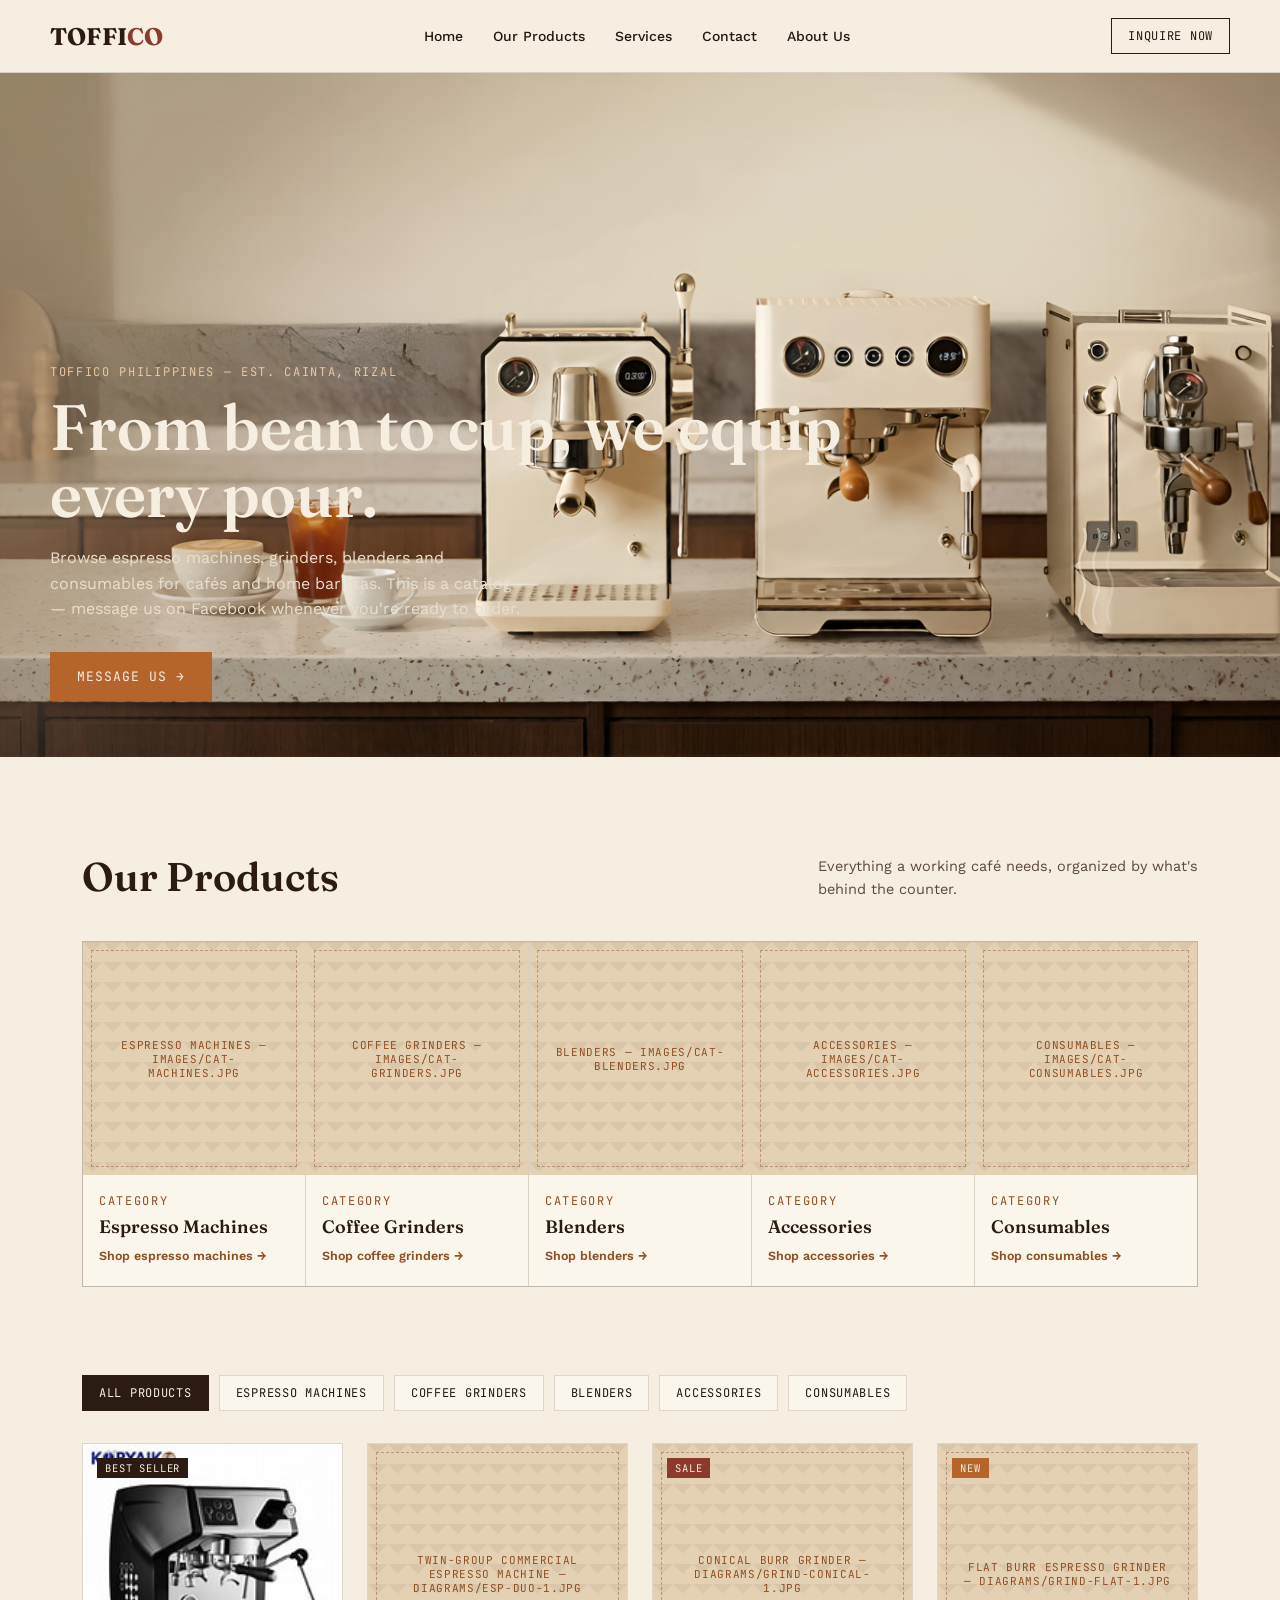
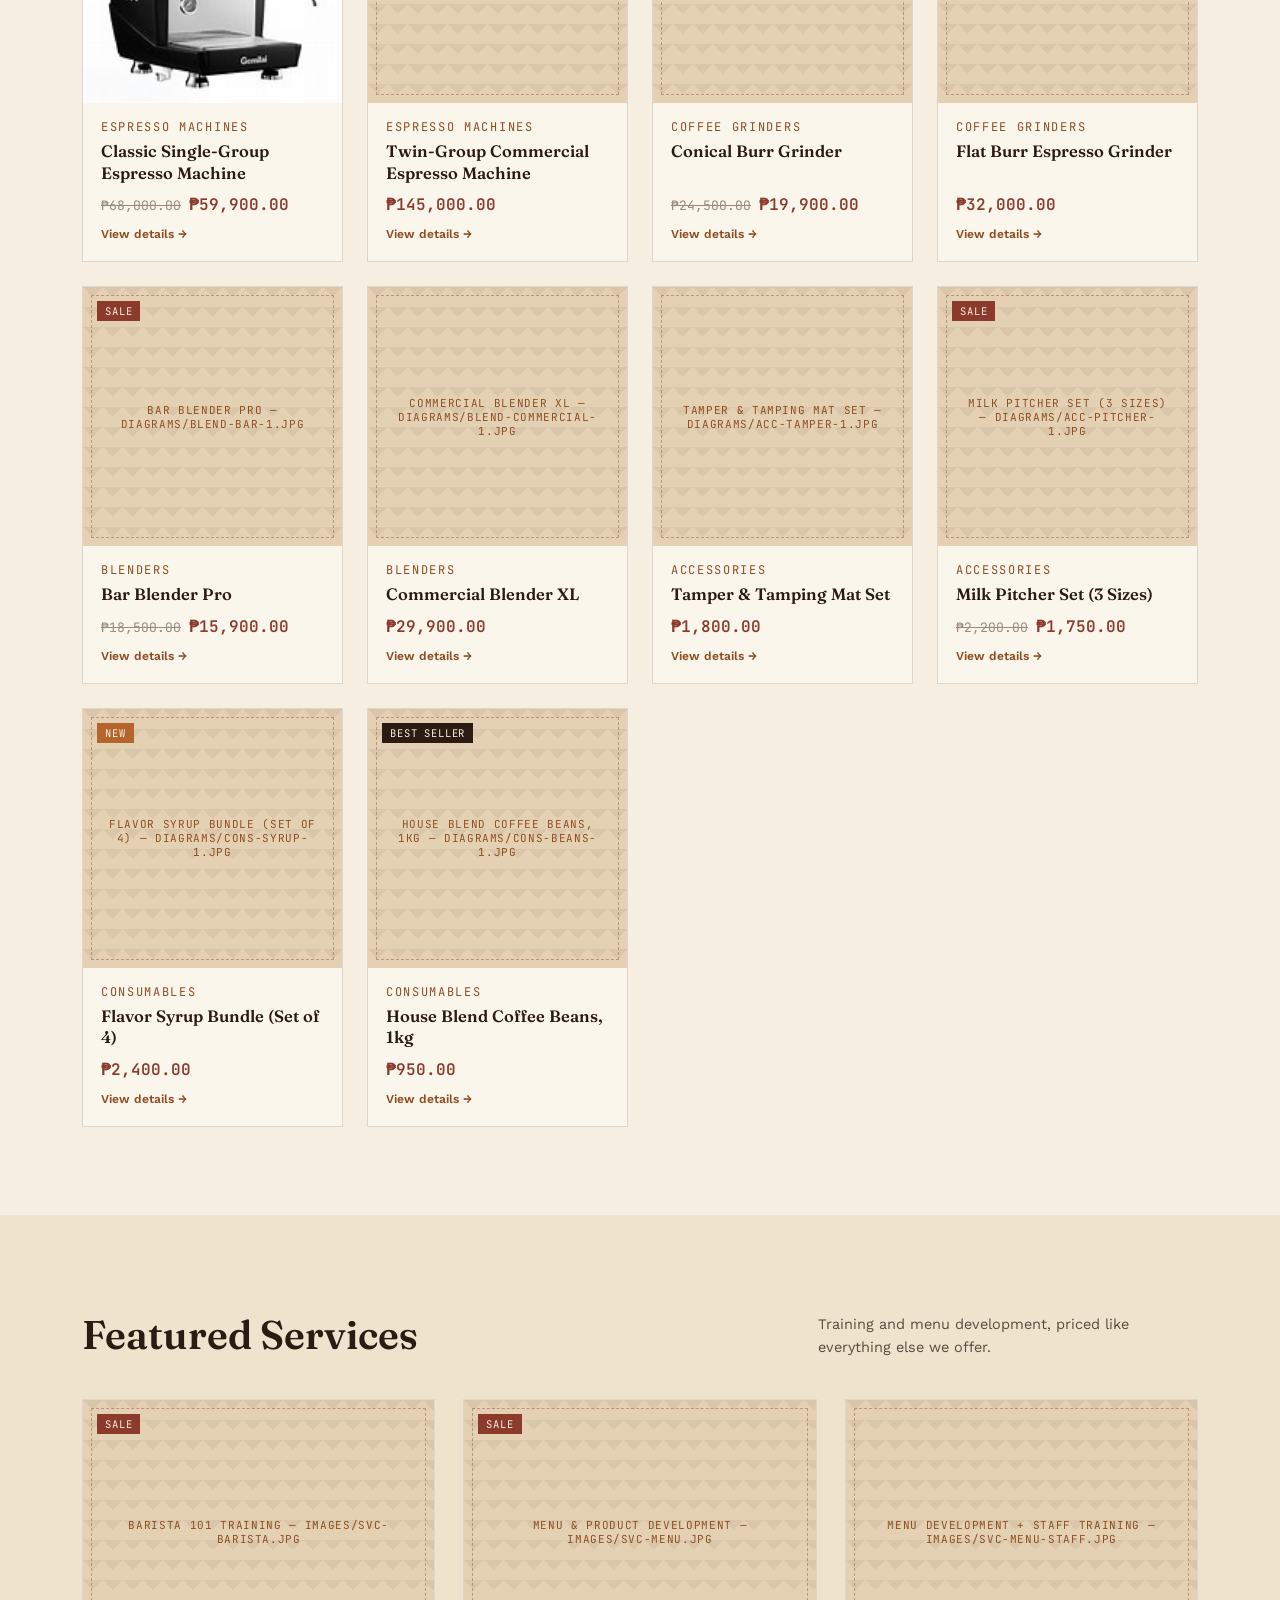
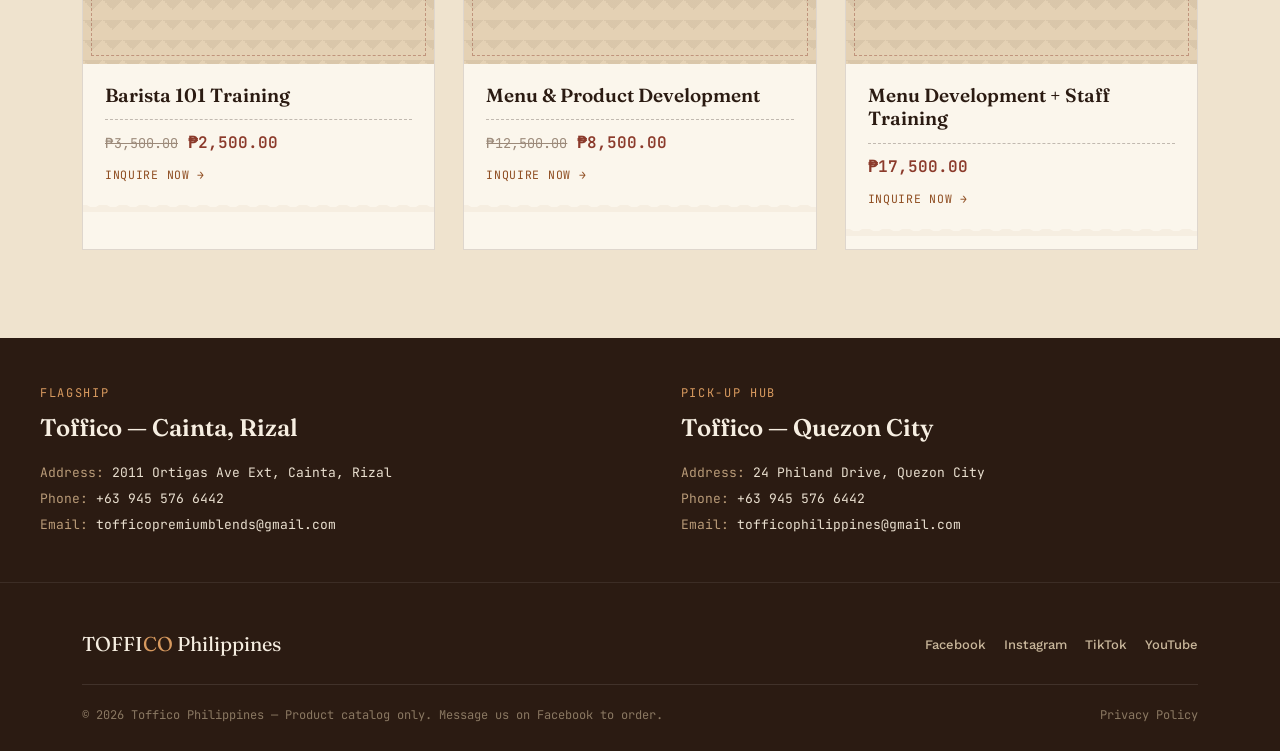
==== index.html @ 16ae76a6 "Initial commit" ====
<!DOCTYPE html>
<html lang="en">
<head>
<meta charset="UTF-8">
<meta name="viewport" content="width=device-width, initial-scale=1.0">
<title>Toffico Philippines — Coffee Supplies &amp; Equipment</title>
<link rel="preconnect" href="https://fonts.googleapis.com">
<link rel="preconnect" href="https://fonts.gstatic.com" crossorigin>
<link href="https://fonts.googleapis.com/css2?family=Fraunces:opsz,wght@9..144,400;9..144,500;9..144,600;9..144,700&family=Work+Sans:wght@400;500;600&family=JetBrains+Mono:wght@400;500;600&display=swap" rel="stylesheet">
<link rel="stylesheet" href="style.css">
</head>
<body>

<header class="site">
  <div class="wrap nav-row">
    <a href="index.html" class="logo">TOFFI<span>CO</span></a>

    <nav class="primary" id="primaryNav">
      <a href="index.html">Home</a>
      <a href="#catalog">Our Products</a>
      <a href="#services">Services</a>
      <a href="#locations">Contact</a>
      <a href="#about">About Us</a>
    </nav>

    <a href="#" class="nav-inquire js-messenger-link" data-prefill="Hi Toffico! I'd like to ask about your products.">Inquire Now</a>
    <button class="menu-toggle" id="menuToggle" aria-label="Toggle menu">
      <svg viewBox="0 0 24 24" fill="none" stroke="currentColor" stroke-width="1.6"><path d="M3 6h18M3 12h18M3 18h18"/></svg>
    </button>
  </div>
</header>

<section class="hero">
  <div class="media" data-label="Hero banner — add images/hero.jpg (recommended 1920×1080)">
    <img src="diagrams/c1.jpg " alt="Toffico Philippines coffee equipment" onerror="this.classList.add('broken')">
  </div>
  <svg class="steam" viewBox="0 0 64 110" aria-hidden="true">
    <path d="M20 100 C10 80, 30 70, 20 50 C10 30, 30 20, 22 5"/>
    <path d="M34 100 C24 80, 44 70, 34 50 C24 30, 44 20, 36 5"/>
    <path d="M48 100 C38 80, 58 70, 48 50 C38 30, 58 20, 50 5"/>
  </svg>
  <div class="wrap hero-content">
    <span class="eyebrow">Toffico Philippines — Est. Cainta, Rizal</span>
    <h1>From bean to cup, we equip every pour.</h1>
    <p>Browse espresso machines, grinders, blenders and consumables for cafés and home baristas. This is a catalog — message us on Facebook whenever you're ready to order.</p>
    <a href="#" class="btn-primary js-messenger-link" data-prefill="Hi Toffico! I'd like to ask about your products.">Message Us →</a>
  </div>
</section>

<section class="section">
  <div class="wrap">
    <div class="section-head">
      <h2>Our Products</h2>
      <p>Everything a working café needs, organized by what's behind the counter.</p>
    </div>

    <div class="quick-cat-grid" id="quickCatGrid"></div>
  </div>
</section>

<section class="section" id="catalog" style="padding-top:0;">
  <div class="wrap">
    <div class="filter-tabs" id="filterTabs"></div>
    <div class="product-grid" id="productGrid"></div>
  </div>
</section>

<section class="section" id="services" style="background:var(--cream-2);">
  <div class="wrap">
    <div class="section-head">
      <h2>Featured Services</h2>
      <p>Training and menu development, priced like everything else we offer.</p>
    </div>

    <div class="ticket-grid">
      <div class="ticket">
        <span class="tag-sale">Sale</span>
        <div class="media" data-label="Barista 101 Training — images/svc-barista.jpg">
          <img src="images/svc-barista.jpg" alt="Barista 101 Training" onerror="this.classList.add('broken')">
        </div>
        <div class="ticket-body">
          <h3>Barista 101 Training</h3>
          <div class="price-row">
            <span class="price-strike">₱3,500.00</span>
            <span class="price-now">₱2,500.00</span>
          </div>
          <a href="#" class="btn-inquire-small js-messenger-link" data-prefill="Hi Toffico! I'd like to ask about Barista 101 Training.">Inquire Now →</a>
        </div>
        <div class="ticket-edge"></div>
      </div>

      <div class="ticket">
        <span class="tag-sale">Sale</span>
        <div class="media" data-label="Menu &amp; Product Development — images/svc-menu.jpg">
          <img src="images/svc-menu.jpg" alt="Menu &amp; Product Development" onerror="this.classList.add('broken')">
        </div>
        <div class="ticket-body">
          <h3>Menu &amp; Product Development</h3>
          <div class="price-row">
            <span class="price-strike">₱12,500.00</span>
            <span class="price-now">₱8,500.00</span>
          </div>
          <a href="#" class="btn-inquire-small js-messenger-link" data-prefill="Hi Toffico! I'd like to ask about Menu & Product Development.">Inquire Now →</a>
        </div>
        <div class="ticket-edge"></div>
      </div>

      <div class="ticket">
        <div class="media" data-label="Menu Development + Staff Training — images/svc-menu-staff.jpg">
          <img src="images/svc-menu-staff.jpg" alt="Menu Development + Staff Training" onerror="this.classList.add('broken')">
        </div>
        <div class="ticket-body">
          <h3>Menu Development + Staff Training</h3>
          <div class="price-row">
            <span class="price-now">₱17,500.00</span>
          </div>
          <a href="#" class="btn-inquire-small js-messenger-link" data-prefill="Hi Toffico! I'd like to ask about Menu Development + Staff Training.">Inquire Now →</a>
        </div>
        <div class="ticket-edge"></div>
      </div>
    </div>
  </div>
</section>

<section class="loc-grid" id="locations">
  <div class="loc-card">
    <span class="eyebrow">Flagship</span>
    <h3>Toffico — Cainta, Rizal</h3>
    <dl>
      <span class="line"><dt>Address</dt><dd>2011 Ortigas Ave Ext, Cainta, Rizal</dd></span>
      <span class="line"><dt>Phone</dt><dd>+63 945 576 6442</dd></span>
      <span class="line"><dt>Email</dt><dd>tofficopremiumblends@gmail.com</dd></span>
    </dl>
  </div>
  <div class="loc-card">
    <span class="eyebrow">Pick-up Hub</span>
    <h3>Toffico — Quezon City</h3>
    <dl>
      <span class="line"><dt>Address</dt><dd>24 Philand Drive, Quezon City</dd></span>
      <span class="line"><dt>Phone</dt><dd>+63 945 576 6442</dd></span>
      <span class="line"><dt>Email</dt><dd>tofficophilippines@gmail.com</dd></span>
    </dl>
  </div>
</section>

<footer class="site" id="about">
  <div class="wrap">
    <div class="foot-row">
      <div class="foot-logo">TOFFI<span>CO</span> Philippines</div>
      <ul class="social-list">
        <li><a href="#">Facebook</a></li>
        <li><a href="#">Instagram</a></li>
        <li><a href="#">TikTok</a></li>
        <li><a href="#">YouTube</a></li>
      </ul>
    </div>
    <div class="foot-bottom">
      <span>© 2026 Toffico Philippines — Product catalog only. Message us on Facebook to order.</span>
      <span>Privacy Policy</span>
    </div>
  </div>
</footer>

<script>
/* =========================================================
   TOFFICO — PRODUCT DATA
   Edit everything here: products, prices, specs, images,
   and your Messenger username. Nothing else in the site
   needs to change when you update this file.
   ========================================================= */

// ---- Your Facebook Page username, for the Messenger button ----
// Replace "yourpagename" with your real Page username, e.g. "TofficoPH"
const MESSENGER_USERNAME = "yourpagename";

// Builds a Messenger deep link that opens with a pre-filled message
function buildMessengerLink(prefillText) {
  const base = `https://m.me/${MESSENGER_USERNAME}`;
  return prefillText ? `${base}?text=${encodeURIComponent(prefillText)}` : base;
}

// ---- Categories (used for filter tabs, breadcrumbs, quick-nav tiles) ----
const CATEGORIES = [
  { key: "machines",    label: "Espresso Machines", image: "images/cat-machines.jpg" },
  { key: "grinders",    label: "Coffee Grinders",   image: "images/cat-grinders.jpg" },
  { key: "blenders",    label: "Blenders",          image: "images/cat-blenders.jpg" },
  { key: "accessories", label: "Accessories",       image: "images/cat-accessories.jpg" },
  { key: "consumables", label: "Consumables",       image: "images/cat-consumables.jpg" },
];

// ---- Products ----
// images: add as many filenames as you like, in the order you want them shown.
// Put the actual files directly in: diagrams/<filename>
const PRODUCTS = [
  {
    id: "esp-classic",
    name: "Classic Single-Group Espresso Machine",
    category: "machines",
    price: 68000,
    salePrice: 59900,
    badge: "Best Seller",
    images: ["c2.jpg", "esp-classic-2.jpg", "esp-classic-3.jpg"],
    specs: {
      "Type": "Semi-automatic",
      "Boiler": "Single, 2.5L",
      "Pressure": "9 Bar",
      "Power": "1450W",
      "Dimensions": "38 × 45 × 40 cm",
    },
    description: "A dependable single-group machine built for a small counter that still needs to move fast during the morning rush. Steady steam pressure and a quick-heating boiler make it a solid first machine for a new café."
  },
  {
    id: "esp-duo",
    name: "Twin-Group Commercial Espresso Machine",
    category: "machines",
    price: 145000,
    salePrice: null,
    badge: null,
    images: ["esp-duo-1.jpg", "esp-duo-2.jpg", "esp-duo-3.jpg"],
    specs: {
      "Type": "Semi-automatic",
      "Boiler": "Dual, 5L",
      "Pressure": "9–10 Bar",
      "Power": "3200W",
      "Dimensions": "70 × 52 × 48 cm",
    },
    description: "Built for higher-volume shops running two orders side by side without losing pressure or temperature. The dual boiler keeps steam and brew independent, so milk texturing never slows down the next shot."
  },
  {
    id: "grind-conical",
    name: "Conical Burr Grinder",
    category: "grinders",
    price: 24500,
    salePrice: 19900,
    badge: "Sale",
    images: ["grind-conical-1.jpg", "grind-conical-2.jpg", "grind-conical-3.jpg"],
    specs: {
      "Burr Type": "Conical, 64mm",
      "Hopper Capacity": "500g",
      "Grind Settings": "40 steps",
      "Power": "250W",
    },
    description: "Even, consistent grounds from a coarse French press setting down to a fine espresso grind. The low-heat motor protects flavor during long grinding sessions."
  },
  {
    id: "grind-flat",
    name: "Flat Burr Espresso Grinder",
    category: "grinders",
    price: 32000,
    salePrice: null,
    badge: "New",
    images: ["grind-flat-1.jpg", "grind-flat-2.jpg", "grind-flat-3.jpg"],
    specs: {
      "Burr Type": "Flat, 58mm",
      "Hopper Capacity": "400g",
      "Grind Settings": "Stepless",
      "Power": "350W",
    },
    description: "Stepless dialing gives baristas fine control for dialing in a new bag of beans. A favorite among shops that rotate single-origin espresso often."
  },
  {
    id: "blend-bar",
    name: "Bar Blender Pro",
    category: "blenders",
    price: 18500,
    salePrice: 15900,
    badge: "Sale",
    images: ["blend-bar-1.jpg", "blend-bar-2.jpg", "blend-bar-3.jpg"],
    specs: {
      "Motor": "2 HP",
      "Jar Capacity": "1.5L",
      "Speed Settings": "3 + pulse",
      "Material": "BPA-free polycarbonate jar",
    },
    description: "Crushes ice cleanly for frappés and iced blended drinks without watering them down. Sized right for a busy bar station that needs quick turnaround between orders."
  },
  {
    id: "blend-commercial",
    name: "Commercial Blender XL",
    category: "blenders",
    price: 29900,
    salePrice: null,
    badge: null,
    images: ["blend-commercial-1.jpg", "blend-commercial-2.jpg", "blend-commercial-3.jpg"],
    specs: {
      "Motor": "3.5 HP",
      "Jar Capacity": "2L",
      "Speed Settings": "Variable dial + pulse",
      "Material": "Stainless steel blade, glass jar",
    },
    description: "Built for back-to-back blending during peak hours. The heavier motor handles frozen fruit and ice without stalling, even on the tenth order in a row."
  },
  {
    id: "acc-tamper",
    name: "Tamper & Tamping Mat Set",
    category: "accessories",
    price: 1800,
    salePrice: null,
    badge: null,
    images: ["acc-tamper-1.jpg", "acc-tamper-2.jpg"],
    specs: {
      "Material": "Stainless steel, walnut handle",
      "Base Size": "58mm",
      "Set Includes": "Tamper, silicone mat",
    },
    description: "A comfortable, correctly weighted tamper paired with a mat that protects your counter and keeps the tamping station tidy."
  },
  {
    id: "acc-pitcher",
    name: "Milk Pitcher Set (3 Sizes)",
    category: "accessories",
    price: 2200,
    salePrice: 1750,
    badge: "Sale",
    images: ["acc-pitcher-1.jpg", "acc-pitcher-2.jpg"],
    specs: {
      "Material": "Stainless steel",
      "Sizes": "350ml, 600ml, 950ml",
      "Spout": "Precision pour",
    },
    description: "Three sizes cover everything from a single flat white to a full round of lattes, with a spout shaped for clean latte art."
  },
  {
    id: "cons-syrup",
    name: "Flavor Syrup Bundle (Set of 4)",
    category: "consumables",
    price: 2400,
    salePrice: null,
    badge: "New",
    images: ["cons-syrup-1.jpg", "cons-syrup-2.jpg"],
    specs: {
      "Flavors": "Vanilla, Caramel, Hazelnut, Salted Caramel",
      "Net Weight": "750ml per bottle",
      "Shelf Life": "18 months unopened",
    },
    description: "Four house-favorite flavors in one bundle, formulated to mix cleanly into both hot and iced drinks without clumping."
  },
  {
    id: "cons-beans",
    name: "House Blend Coffee Beans, 1kg",
    category: "consumables",
    price: 950,
    salePrice: null,
    badge: "Best Seller",
    images: ["cons-beans-1.jpg", "cons-beans-2.jpg"],
    specs: {
      "Origin": "Batangas & Benguet blend",
      "Roast": "Medium",
      "Net Weight": "1kg whole bean",
    },
    description: "A balanced medium roast built as a reliable house blend — approachable on its own and versatile enough for milk-based drinks."
  },
];

// Helper: format a peso amount as ₱12,345.00
function formatPHP(amount) {
  return "₱" + Number(amount).toLocaleString("en-PH", { minimumFractionDigits: 2 });
}

// Helper: look up category metadata by key
function getCategory(key) {
  return CATEGORIES.find(c => c.key === key);
}
</script>
<script>
  // ---- Mobile menu ----
  const toggle = document.getElementById('menuToggle');
  const nav = document.getElementById('primaryNav');
  toggle.addEventListener('click', () => nav.classList.toggle('open'));

  // ---- Wire up every Messenger link/button on the page ----
  document.querySelectorAll('.js-messenger-link').forEach(el => {
    el.href = buildMessengerLink(el.dataset.prefill || '');
    el.target = '_blank';
    el.rel = 'noopener';
  });

  // ---- Quick category tiles ----
  const quickCatGrid = document.getElementById('quickCatGrid');
  quickCatGrid.innerHTML = CATEGORIES.map(cat => `
    <a class="quick-cat-card" href="#catalog" data-filter="${cat.key}">
      <div class="media" data-label="${cat.label} — ${cat.image}">
        <img src="${cat.image}" alt="${cat.label}" onerror="this.classList.add('broken')">
      </div>
      <div class="cat-label">
        <span class="eyebrow">Category</span>
        <h3>${cat.label}</h3>
        <span class="arrow">Shop ${cat.label.toLowerCase()} →</span>
      </div>
    </a>
  `).join('');

  quickCatGrid.querySelectorAll('.quick-cat-card').forEach(card => {
    card.addEventListener('click', () => setFilter(card.dataset.filter));
  });

  // ---- Filter tabs ----
  const filterTabs = document.getElementById('filterTabs');
  const allTabs = [{ key: 'all', label: 'All Products' }, ...CATEGORIES.map(c => ({ key: c.key, label: c.label }))];
  filterTabs.innerHTML = allTabs.map(t =>
    `<button class="filter-tab${t.key === 'all' ? ' active' : ''}" data-key="${t.key}">${t.label}</button>`
  ).join('');

  let currentFilter = 'all';

  function setFilter(key){
    currentFilter = key;
    filterTabs.querySelectorAll('.filter-tab').forEach(btn => {
      btn.classList.toggle('active', btn.dataset.key === key);
    });
    renderProductGrid();
  }

  filterTabs.querySelectorAll('.filter-tab').forEach(btn => {
    btn.addEventListener('click', () => setFilter(btn.dataset.key));
  });

  // ---- Product grid ----
  const productGrid = document.getElementById('productGrid');

  function priceMarkup(p){
    if (p.salePrice){
      return `<span class="price-strike">${formatPHP(p.price)}</span><span class="price-now">${formatPHP(p.salePrice)}</span>`;
    }
    return `<span class="price-now">${formatPHP(p.price)}</span>`;
  }

  function badgeMarkup(p){
    if (!p.badge) return '';
    const tone = p.badge.toLowerCase() === 'sale' ? 'sale' : (p.badge.toLowerCase() === 'new' ? 'new' : 'best');
    return `<span class="badge" data-tone="${tone}">${p.badge}</span>`;
  }

  function renderProductGrid(){
    const list = PRODUCTS.filter(p => currentFilter === 'all' || p.category === currentFilter);
    if (!list.length){
      productGrid.innerHTML = `<p class="empty-state">No products in this category yet.</p>`;
      return;
    }
    productGrid.innerHTML = list.map(p => `
      <a class="product-card" href="product.html?id=${p.id}">
        <div class="media" data-label="${p.name} — diagrams/${p.images[0]}">
          ${badgeMarkup(p)}
          <img src="diagrams/${p.images[0]}" alt="${p.name}" onerror="this.classList.add('broken')">
        </div>
        <div class="product-card-body">
          <span class="eyebrow">${getCategory(p.category).label}</span>
          <h3>${p.name}</h3>
          <div class="product-card-price">${priceMarkup(p)}</div>
          <span class="product-card-arrow">View details →</span>
        </div>
      </a>
    `).join('');
  }

  renderProductGrid();
</script>

</body>
</html>
---- style.css ----
/* ============ TOKENS ============ */
  :root{
    --espresso:#2B1B12;
    --ink:#221812;
    --cream:#F6EEE1;
    --cream-2:#EFE3CE;
    --terracotta:#B5652C;
    --terracotta-dark:#8F4E22;
    --rust:#8B3A2B;
    --latte:#E4D1B4;
    --line: rgba(43,27,18,0.14);
    --paper: #FBF6EC;
    --radius: 2px;
    --maxw: 1180px;
  }

  *{box-sizing:border-box;}
  html{scroll-behavior:smooth;}
  body{
    margin:0;
    background:var(--cream);
    color:var(--ink);
    font-family:'Work Sans', sans-serif;
    -webkit-font-smoothing:antialiased;
  }
  img{max-width:100%; display:block;}
  a{color:inherit; text-decoration:none;}
  ul{list-style:none; margin:0; padding:0;}
  .wrap{max-width:var(--maxw); margin:0 auto; padding:0 32px;}

  h1,h2,h3{
    font-family:'Fraunces', serif;
    font-weight:600;
    margin:0;
    color:var(--espresso);
  }
  .eyebrow{
    font-family:'JetBrains Mono', monospace;
    font-size:12px;
    letter-spacing:.14em;
    text-transform:uppercase;
    color:var(--terracotta-dark);
  }

  @media (prefers-reduced-motion: reduce){
    *{animation-duration:.001ms !important; animation-iteration-count:1 !important; transition-duration:.001ms !important; scroll-behavior:auto !important;}
  }

  /* ============ PLACEHOLDER IMAGE SYSTEM ============ */
  .media{
    position:relative;
    overflow:hidden;
    background:
      linear-gradient(135deg, rgba(43,27,18,0.06) 25%, transparent 25%) -10px 0/20px 20px,
      linear-gradient(225deg, rgba(43,27,18,0.06) 25%, transparent 25%) -10px 0/20px 20px,
      var(--latte);
  }
  .media img{
    width:100%; height:100%; object-fit:cover; position:relative; z-index:1;
  }
  .media img.broken{ display:none; }
  .media::after{
    content: attr(data-label);
    display:none;
    position:absolute; inset:0;
    align-items:center; justify-content:center;
    text-align:center;
    padding:16px;
    font-family:'JetBrains Mono', monospace;
    font-size:11px;
    letter-spacing:.06em;
    text-transform:uppercase;
    color:var(--terracotta-dark);
    border:1px dashed rgba(139,58,43,0.4);
    margin:8px;
  }
  .media:has(img.broken)::after{ display:flex; }

  /* ============ HEADER ============ */
  header.site{
    position:sticky; top:0; z-index:50;
    background:var(--cream);
    border-bottom:1px solid var(--line);
  }
  .nav-row{
    display:flex; align-items:center; justify-content:space-between;
    padding:18px 0;
    gap:24px;
  }
  .logo{
    font-family:'Fraunces', serif;
    font-weight:700;
    font-size:24px;
    letter-spacing:.01em;
    color:var(--espresso);
  }
  .logo span{ color:var(--rust); }
  nav.primary{ display:flex; align-items:center; gap:30px; }
  nav.primary a{
    font-size:14px; font-weight:500; color:var(--ink);
    position:relative; padding:4px 0;
  }
  nav.primary a:hover{ color:var(--terracotta-dark); }
  .has-drop{ position:relative; }
  .dropdown{
    display:none;
    position:absolute; top:100%; left:0; margin-top:14px;
    background:var(--paper);
    border:1px solid var(--line);
    min-width:220px;
    padding:10px 0;
    box-shadow:0 12px 28px rgba(43,27,18,0.12);
  }
  .has-drop:hover .dropdown{ display:block; }
  .dropdown a{
    display:block; padding:9px 18px; font-size:13.5px;
  }
  .dropdown a:hover{ background:var(--cream-2); color:var(--terracotta-dark); }
  .nav-inquire{
    font-family:'JetBrains Mono', monospace;
    font-size:12px; letter-spacing:.06em; text-transform:uppercase;
    border:1px solid var(--espresso);
    padding:9px 16px;
    white-space:nowrap;
  }
  .nav-inquire:hover{ background:var(--espresso); color:var(--cream); }
  .menu-toggle{ display:none; background:none; border:none; cursor:pointer; }
  .menu-toggle svg{ width:26px; height:26px; }

  /* ============ HERO ============ */
  .hero{
    position:relative;
    min-height:76vh;
    display:flex; align-items:flex-end;
  }
  .hero .media{
    position:absolute; inset:0;
  }
  .hero .media::before{
    content:'';
    position:absolute; inset:0; z-index:1;
    background:linear-gradient(0deg, rgba(20,12,8,0.82) 0%, rgba(20,12,8,0.34) 46%, rgba(20,12,8,0.08) 100%);
  }
  .hero-content{
    position:relative; z-index:2;
    padding:64px 0 56px;
    width:100%;
    color:var(--cream);
  }
  .hero-content .eyebrow{ color:#E9C6A0; }
  .hero-content h1{
    color:var(--cream);
    font-size:clamp(36px, 5.4vw, 64px);
    line-height:1.04;
    max-width:820px;
    margin:14px 0 18px;
  }
  .hero-content p{
    max-width:480px;
    font-size:16px;
    line-height:1.6;
    color:#E9DFCF;
    margin:0 0 30px;
  }
  .btn-primary{
    display:inline-flex; align-items:center; gap:10px;
    background:var(--terracotta);
    color:var(--cream);
    font-family:'JetBrains Mono', monospace;
    font-size:13px; letter-spacing:.08em; text-transform:uppercase;
    padding:15px 26px;
    border:1px solid var(--terracotta);
    transition:background .2s ease, color .2s ease;
  }
  .btn-primary:hover{ background:transparent; color:var(--cream); }

  .steam{ position:absolute; right:12%; bottom:18%; z-index:2; width:64px; height:110px; opacity:.55; pointer-events:none; }
  .steam path{
    stroke:#F6EEE1; stroke-width:2.4; fill:none; stroke-linecap:round;
    stroke-dasharray:120; stroke-dashoffset:0;
    animation:rise 4.5s ease-in-out infinite;
  }
  .steam path:nth-child(2){ animation-delay:.9s; opacity:.7; }
  .steam path:nth-child(3){ animation-delay:1.8s; opacity:.45; }
  @keyframes rise{
    0%{ transform:translateY(14px); opacity:0; }
    30%{ opacity:.8; }
    100%{ transform:translateY(-70px); opacity:0; }
  }

  /* ============ SECTION HEADS ============ */
  .section{ padding:88px 0; }
  .section-head{
    display:flex; align-items:flex-end; justify-content:space-between;
    gap:24px; margin-bottom:40px; flex-wrap:wrap;
  }
  .section-head h2{ font-size:clamp(28px,3.4vw,40px); }
  .section-head p{ max-width:380px; font-size:14.5px; line-height:1.6; color:#5b4a3d; margin:10px 0 0; }

  /* ============ PRODUCT CATEGORY GRID ============ */
  .cat-grid{
    display:grid;
    grid-template-columns:repeat(5, 1fr);
    gap:1px;
    background:var(--line);
    border:1px solid var(--line);
  }
  .cat-card{
    background:var(--paper);
    display:flex; flex-direction:column;
  }
  .cat-card .media{ aspect-ratio:1/1.05; }
  .cat-card .cat-label{
    padding:18px 16px 22px;
  }
  .cat-card .cat-label .eyebrow{ display:block; margin-bottom:6px; }
  .cat-card h3{ font-size:18px; }
  .cat-card .arrow{
    display:inline-flex; align-items:center; gap:6px;
    margin-top:10px; font-size:12.5px; font-weight:600; color:var(--terracotta-dark);
  }
  .cat-card:hover .arrow{ text-decoration:underline; }

  @media (max-width:980px){
    .cat-grid{ grid-template-columns:repeat(3, 1fr); }
  }
  @media (max-width:620px){
    .cat-grid{ grid-template-columns:repeat(2, 1fr); }
  }

  /* ============ TICKET / RECEIPT CARDS (signature element) ============ */
  .ticket-grid{
    display:grid;
    grid-template-columns:repeat(3, 1fr);
    gap:28px;
  }
  .ticket{
    background:var(--paper);
    border:1px solid var(--line);
    position:relative;
    padding-bottom:6px;
  }
  .ticket .media{ aspect-ratio:4/3; }
  .ticket-body{ padding:20px 22px 22px; }
  .ticket-body h3{ font-size:19px; margin-bottom:10px; line-height:1.25; }
  .price-row{
    font-family:'JetBrains Mono', monospace;
    font-size:13.5px;
    display:flex; align-items:baseline; gap:10px; flex-wrap:wrap;
    padding-top:12px; margin-top:12px;
    border-top:1px dashed rgba(43,27,18,0.28);
  }
  .price-strike{ color:#9c8a7a; text-decoration:line-through; }
  .price-now{ color:var(--rust); font-weight:600; font-size:16px; }
  .tag-sale{
    font-family:'JetBrains Mono', monospace;
    font-size:10.5px; letter-spacing:.08em; text-transform:uppercase;
    background:var(--rust); color:var(--cream);
    padding:3px 8px;
    position:absolute; top:14px; left:14px; z-index:2;
  }
  /* scalloped ticket edge */
  .ticket-edge{
    height:14px;
    background:
      radial-gradient(circle at 10px 0, transparent 9px, var(--cream) 9.5px) 0 -7px / 20px 14px repeat-x;
  }

  @media (max-width:900px){
    .ticket-grid{ grid-template-columns:1fr; }
  }

  /* ============ LOCATIONS ============ */
  .loc-grid{
    display:grid; grid-template-columns:1fr 1fr; gap:1px;
    background:var(--espresso);
  }
  .loc-card{
    background:var(--espresso);
    color:var(--cream);
    padding:44px 40px;
  }
  .loc-card .eyebrow{ color:#D89A5F; }
  .loc-card h3{ color:var(--cream); font-size:24px; margin:12px 0 18px; }
  .loc-card dl{
    font-family:'JetBrains Mono', monospace;
    font-size:13px; line-height:2;
    color:#E9DFCF;
    margin:0;
  }
  .loc-card dt{ display:inline; color:#B99B78; }
  .loc-card dt::after{ content:': '; }
  .loc-card dd{ display:inline; margin:0; }
  .loc-card .line{ display:block; }

  @media (max-width:760px){
    .loc-grid{ grid-template-columns:1fr; }
  }

  /* ============ FOOTER ============ */
  footer.site{
    background:var(--espresso);
    color:#C9B79B;
    padding:48px 0 28px;
    border-top:1px solid rgba(255,255,255,0.08);
  }
  .foot-row{
    display:flex; justify-content:space-between; align-items:center;
    flex-wrap:wrap; gap:20px;
    padding-bottom:28px; margin-bottom:22px;
    border-bottom:1px solid rgba(255,255,255,0.1);
  }
  .foot-logo{ font-family:'Fraunces', serif; font-size:20px; color:var(--cream); }
  .foot-logo span{ color:#D89A5F; }
  .social-list{ display:flex; gap:18px; }
  .social-list a{ font-size:13px; font-weight:500; color:#C9B79B; }
  .social-list a:hover{ color:var(--cream); }
  .foot-bottom{
    display:flex; justify-content:space-between; flex-wrap:wrap; gap:10px;
    font-size:12px; color:#8A7862;
    font-family:'JetBrains Mono', monospace;
  }

  /* ============ RESPONSIVE NAV ============ */
  @media (max-width:900px){
    nav.primary{
      position:absolute; top:100%; left:0; right:0;
      background:var(--cream);
      border-bottom:1px solid var(--line);
      flex-direction:column; align-items:flex-start;
      padding:10px 32px 20px;
      gap:4px;
      display:none;
    }
    nav.primary.open{ display:flex; }
    nav.primary a{ padding:10px 0; width:100%; }
    .has-drop .dropdown{ position:static; box-shadow:none; border:none; margin-top:0; padding:0 0 0 12px; }
    .menu-toggle{ display:block; }
    .nav-inquire{ display:none; }
  }

  /* ============ CATEGORY QUICK-NAV TILES ============ */
  .quick-cat-grid{
    display:grid;
    grid-template-columns:repeat(5, 1fr);
    gap:1px;
    background:var(--line);
    border:1px solid var(--line);
  }
  .quick-cat-card{
    background:var(--paper);
    display:flex; flex-direction:column;
  }
  .quick-cat-card .media{ aspect-ratio:1/1.05; }
  .quick-cat-card .cat-label{ padding:18px 16px 22px; }
  .quick-cat-card .cat-label .eyebrow{ display:block; margin-bottom:6px; }
  .quick-cat-card h3{ font-size:18px; }
  .quick-cat-card .arrow{
    display:inline-flex; align-items:center; gap:6px;
    margin-top:10px; font-size:12.5px; font-weight:600; color:var(--terracotta-dark);
  }
  .quick-cat-card:hover .arrow{ text-decoration:underline; }

  @media (max-width:980px){ .quick-cat-grid{ grid-template-columns:repeat(3, 1fr); } }
  @media (max-width:620px){ .quick-cat-grid{ grid-template-columns:repeat(2, 1fr); } }

  /* ============ FILTER TABS ============ */
  .filter-tabs{
    display:flex; flex-wrap:wrap; gap:10px;
    margin-bottom:32px;
  }
  .filter-tab{
    font-family:'JetBrains Mono', monospace;
    font-size:12px; letter-spacing:.06em; text-transform:uppercase;
    padding:9px 16px;
    border:1px solid var(--line);
    background:var(--paper);
    color:var(--ink);
    cursor:pointer;
  }
  .filter-tab:hover{ border-color:var(--terracotta); }
  .filter-tab.active{
    background:var(--espresso); color:var(--cream); border-color:var(--espresso);
  }

  /* ============ PRODUCT CARDS (catalog grid) ============ */
  .product-grid{
    display:grid;
    grid-template-columns:repeat(4, 1fr);
    gap:24px;
  }
  .product-card{
    background:var(--paper);
    border:1px solid var(--line);
    display:flex; flex-direction:column;
    transition:transform .18s ease, box-shadow .18s ease;
  }
  .product-card:hover{
    transform:translateY(-4px);
    box-shadow:0 16px 32px rgba(43,27,18,0.14);
  }
  .product-card .media{ aspect-ratio:1/1; }
  .product-card .media img{ transition:transform .35s ease; }
  .product-card:hover .media img{ transform:scale(1.05); }
  .product-card-body{ padding:16px 18px 20px; flex:1; display:flex; flex-direction:column; }
  .product-card-body .eyebrow{ display:block; margin-bottom:6px; }
  .product-card-body h3{ font-size:16.5px; line-height:1.3; margin-bottom:10px; }
  .product-card-price{
    margin-top:auto;
    font-family:'JetBrains Mono', monospace;
    font-size:13px;
    display:flex; align-items:baseline; gap:8px; flex-wrap:wrap;
  }
  .product-card-arrow{
    margin-top:12px; font-size:12px; font-weight:600; color:var(--terracotta-dark);
  }
  .product-card:hover .product-card-arrow{ text-decoration:underline; }
  .empty-state{
    font-family:'JetBrains Mono', monospace;
    font-size:13px; color:#8A7862; padding:40px 0; text-align:center;
    grid-column:1/-1;
  }

  .badge{
    font-family:'JetBrains Mono', monospace;
    font-size:10.5px; letter-spacing:.08em; text-transform:uppercase;
    padding:3px 8px;
    position:absolute; top:14px; left:14px; z-index:2;
    color:var(--cream);
  }
  .badge[data-tone="sale"]{ background:var(--rust); }
  .badge[data-tone="new"]{ background:var(--terracotta); }
  .badge[data-tone="best"]{ background:var(--espresso); }

  @media (max-width:1080px){ .product-grid{ grid-template-columns:repeat(3, 1fr); } }
  @media (max-width:760px){ .product-grid{ grid-template-columns:repeat(2, 1fr); } }
  @media (max-width:480px){ .product-grid{ grid-template-columns:1fr; } }

  /* ============ BREADCRUMB ============ */
  .breadcrumb{
    font-family:'JetBrains Mono', monospace;
    font-size:12px; letter-spacing:.03em;
    color:#8A7862;
    padding:22px 0 0;
  }
  .breadcrumb a{ color:var(--terracotta-dark); }
  .breadcrumb a:hover{ text-decoration:underline; }

  /* ============ PRODUCT DETAIL LAYOUT ============ */
  .product-hero{
    display:grid;
    grid-template-columns:1.1fr 1fr;
    gap:56px;
    padding:32px 0 88px;
    align-items:start;
  }
  .gallery-main{
    aspect-ratio:1/1;
    position:relative;
  }
  .gallery-main .nav-arrow{
    position:absolute; top:50%; transform:translateY(-50%);
    width:38px; height:38px;
    background:rgba(251,246,236,0.9);
    border:1px solid var(--line);
    display:flex; align-items:center; justify-content:center;
    cursor:pointer; z-index:3;
  }
  .gallery-main .nav-arrow:hover{ background:var(--paper); }
  .gallery-main .nav-arrow.prev{ left:12px; }
  .gallery-main .nav-arrow.next{ right:12px; }
  .gallery-thumbs{
    display:flex; gap:10px; margin-top:12px; flex-wrap:wrap;
  }
  .gallery-thumbs .thumb{
    width:76px; height:76px;
    cursor:pointer;
    border:2px solid transparent;
    opacity:.7;
  }
  .gallery-thumbs .thumb:hover{ opacity:1; }
  .gallery-thumbs .thumb.active{ border-color:var(--terracotta); opacity:1; }

  .product-info .eyebrow a{ color:inherit; }
  .product-info h1{
    font-size:clamp(26px,3vw,36px);
    line-height:1.15;
    margin:10px 0 16px;
  }
  .product-info .price-row{ font-size:15px; padding-top:0; border-top:none; margin-top:0; }
  .product-info .price-now{ font-size:22px; }
  .product-info .badge{ position:static; display:inline-block; margin-bottom:14px; }
  .product-info .description{
    font-size:15px; line-height:1.7; color:#4a3b2f;
    margin:22px 0;
    max-width:44ch;
  }

  .spec-table{
    width:100%; border-collapse:collapse;
    font-family:'JetBrains Mono', monospace;
    font-size:13px;
    margin:22px 0 28px;
  }
  .spec-table tr{ border-bottom:1px dashed rgba(43,27,18,0.2); }
  .spec-table tr:first-child{ border-top:1px dashed rgba(43,27,18,0.2); }
  .spec-table td{ padding:10px 0; }
  .spec-table td:first-child{ color:#8A7862; width:42%; }
  .spec-table td:last-child{ color:var(--ink); font-weight:500; }

  .btn-inquire{
    display:inline-flex; align-items:center; gap:10px;
    background:var(--terracotta);
    color:var(--cream);
    font-family:'JetBrains Mono', monospace;
    font-size:13px; letter-spacing:.08em; text-transform:uppercase;
    padding:16px 28px;
    border:1px solid var(--terracotta);
    transition:background .2s ease, color .2s ease;
    cursor:pointer;
  }
  .btn-inquire:hover{ background:transparent; color:var(--terracotta-dark); }
  .inquire-note{
    font-size:12.5px; color:#8A7862; margin-top:12px;
  }
  .inquire-note a{ color:var(--terracotta-dark); text-decoration:underline; }

  .btn-inquire-small{
    display:inline-block;
    margin-top:14px;
    font-family:'JetBrains Mono', monospace;
    font-size:11.5px; letter-spacing:.06em; text-transform:uppercase;
    color:var(--terracotta-dark);
  }
  .btn-inquire-small:hover{ text-decoration:underline; }

  @media (max-width:860px){
    .product-hero{ grid-template-columns:1fr; gap:32px; }
  }

  /* ============ RELATED PRODUCTS ============ */
  .related{ padding:0 0 88px; }
  .related h2{ font-size:24px; margin-bottom:24px; }

  :focus-visible{ outline:2px solid var(--terracotta); outline-offset:2px; }
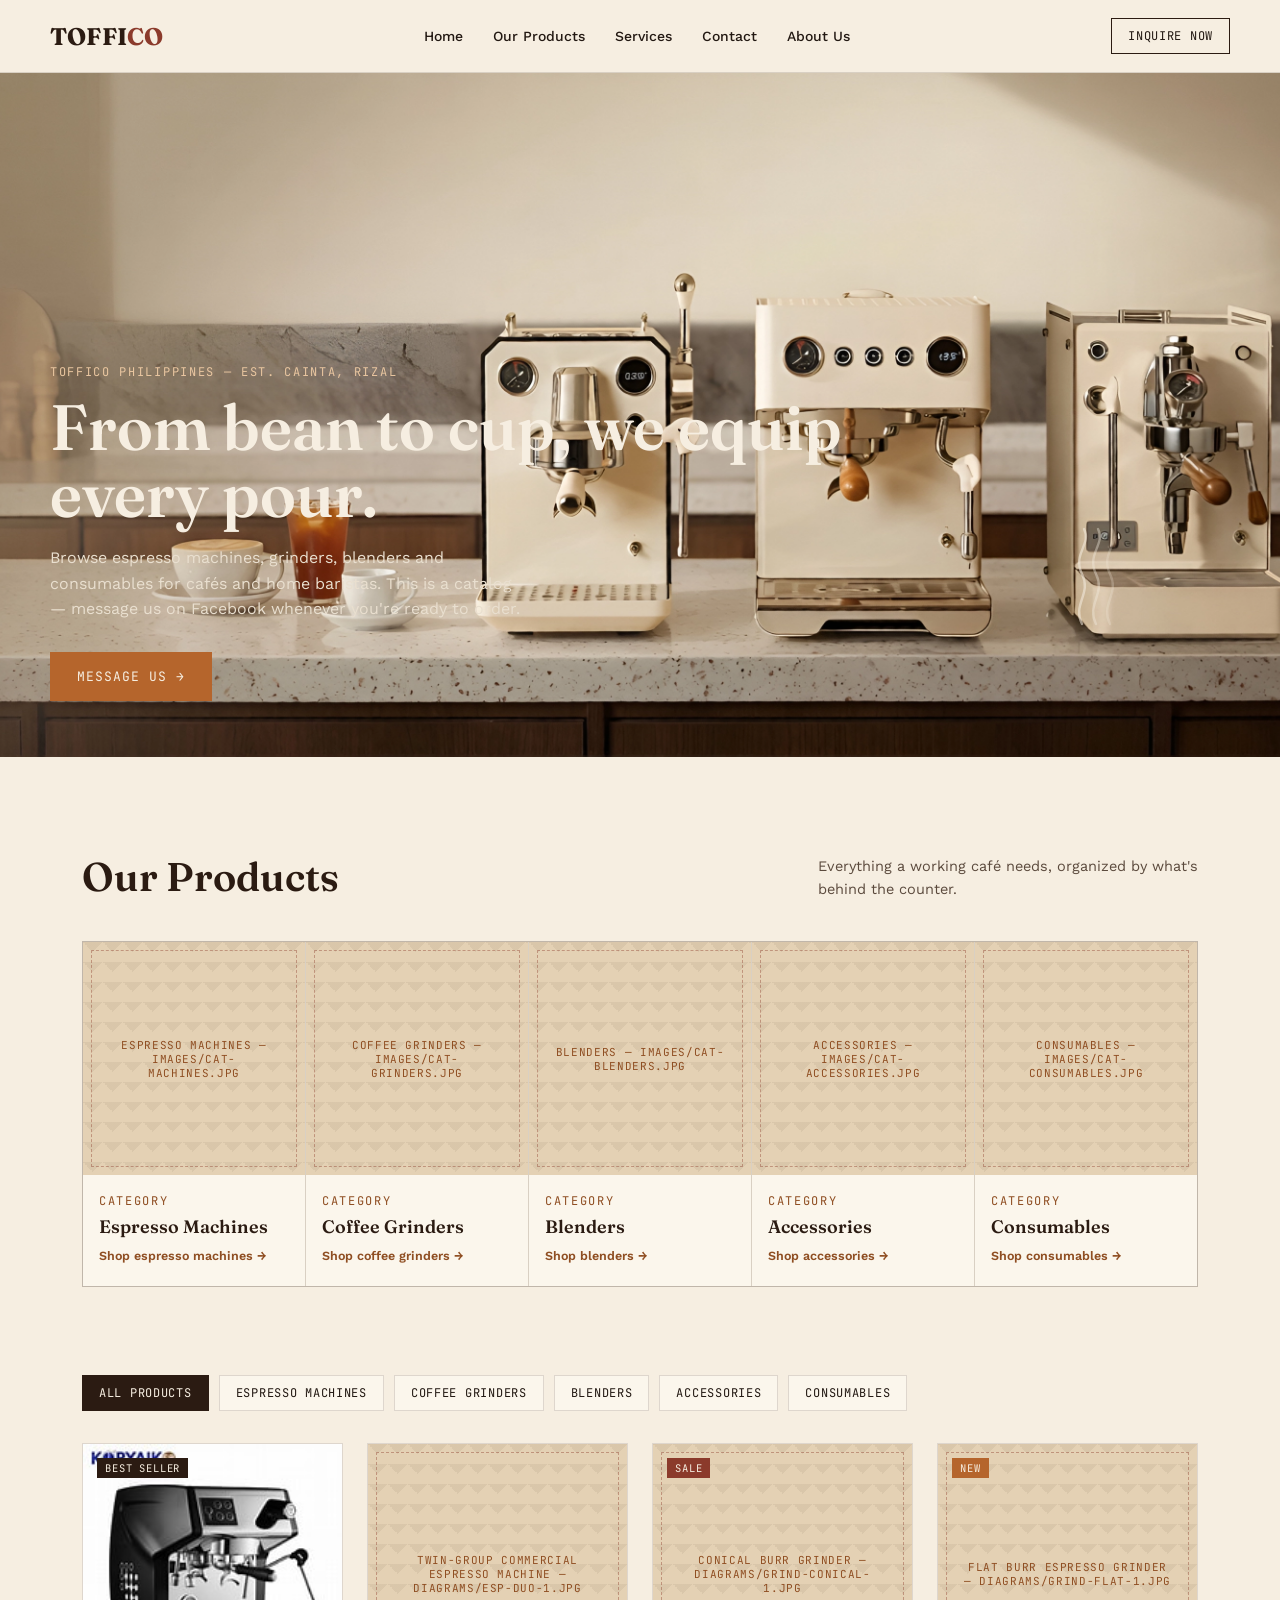
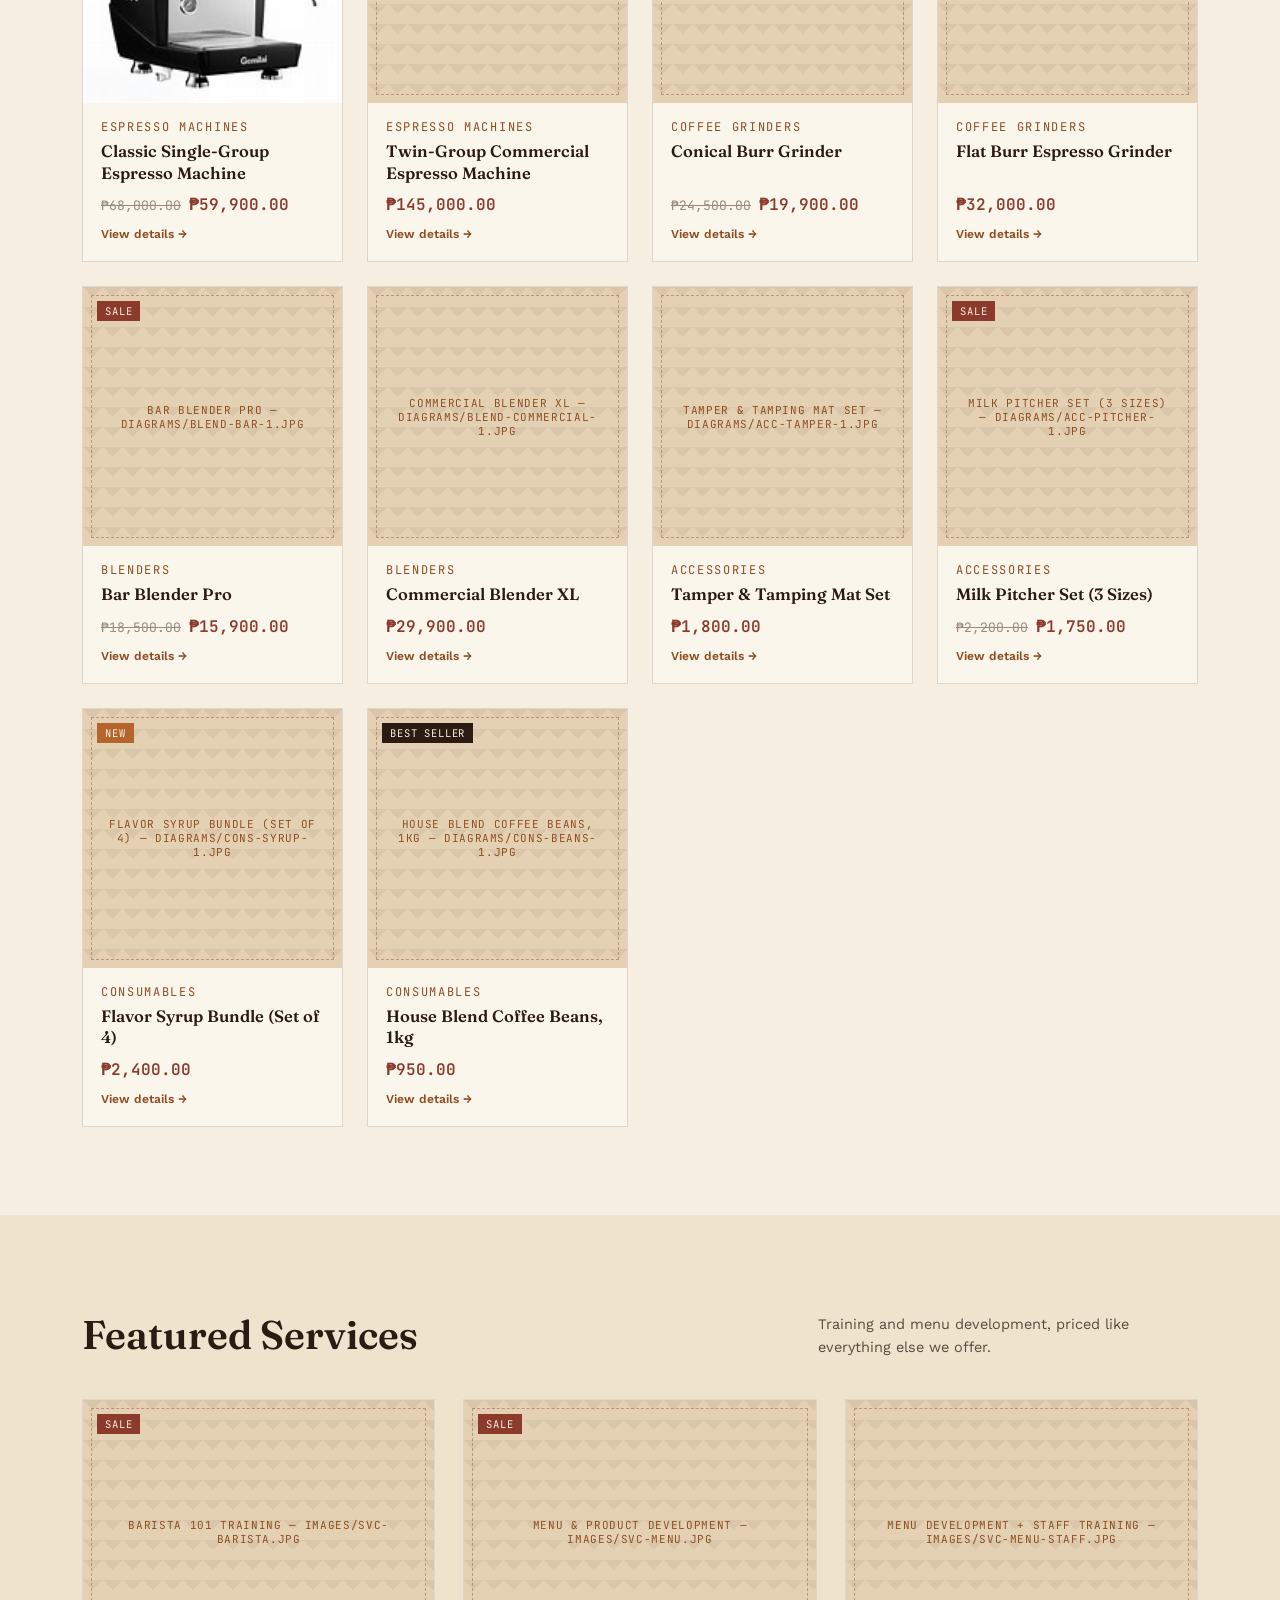
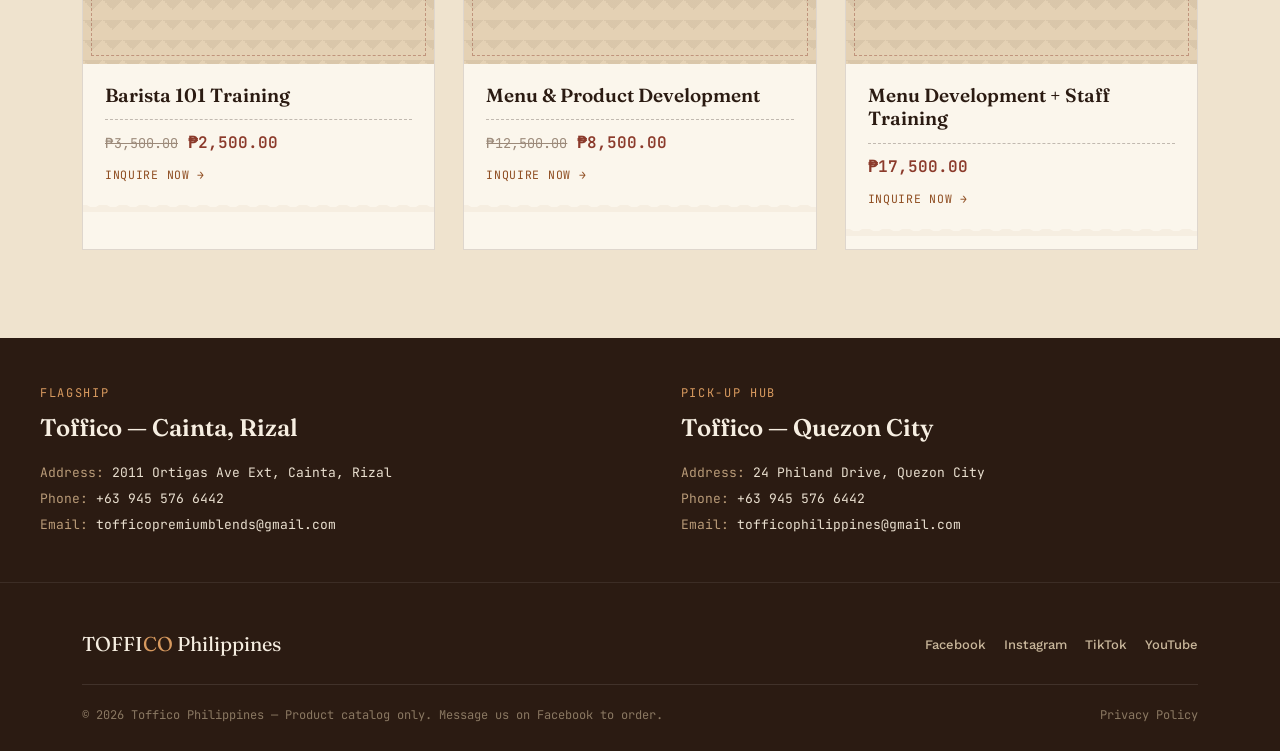
==== commit 3e8e25d7: "convert the jpg to webp" ====
--- a/index.html
+++ b/index.html
@@ -32,7 +32,7 @@
 
 <section class="hero">
   <div class="media" data-label="Hero banner — add images/hero.jpg (recommended 1920×1080)">
-    <img src="diagrams/c1.jpg " alt="Toffico Philippines coffee equipment" onerror="this.classList.add('broken')">
+    <img src="diagrams/c1.webp " alt="Toffico Philippines coffee equipment" onerror="this.classList.add('broken')">
   </div>
   <svg class="steam" viewBox="0 0 64 110" aria-hidden="true">
     <path d="M20 100 C10 80, 30 70, 20 50 C10 30, 30 20, 22 5"/>
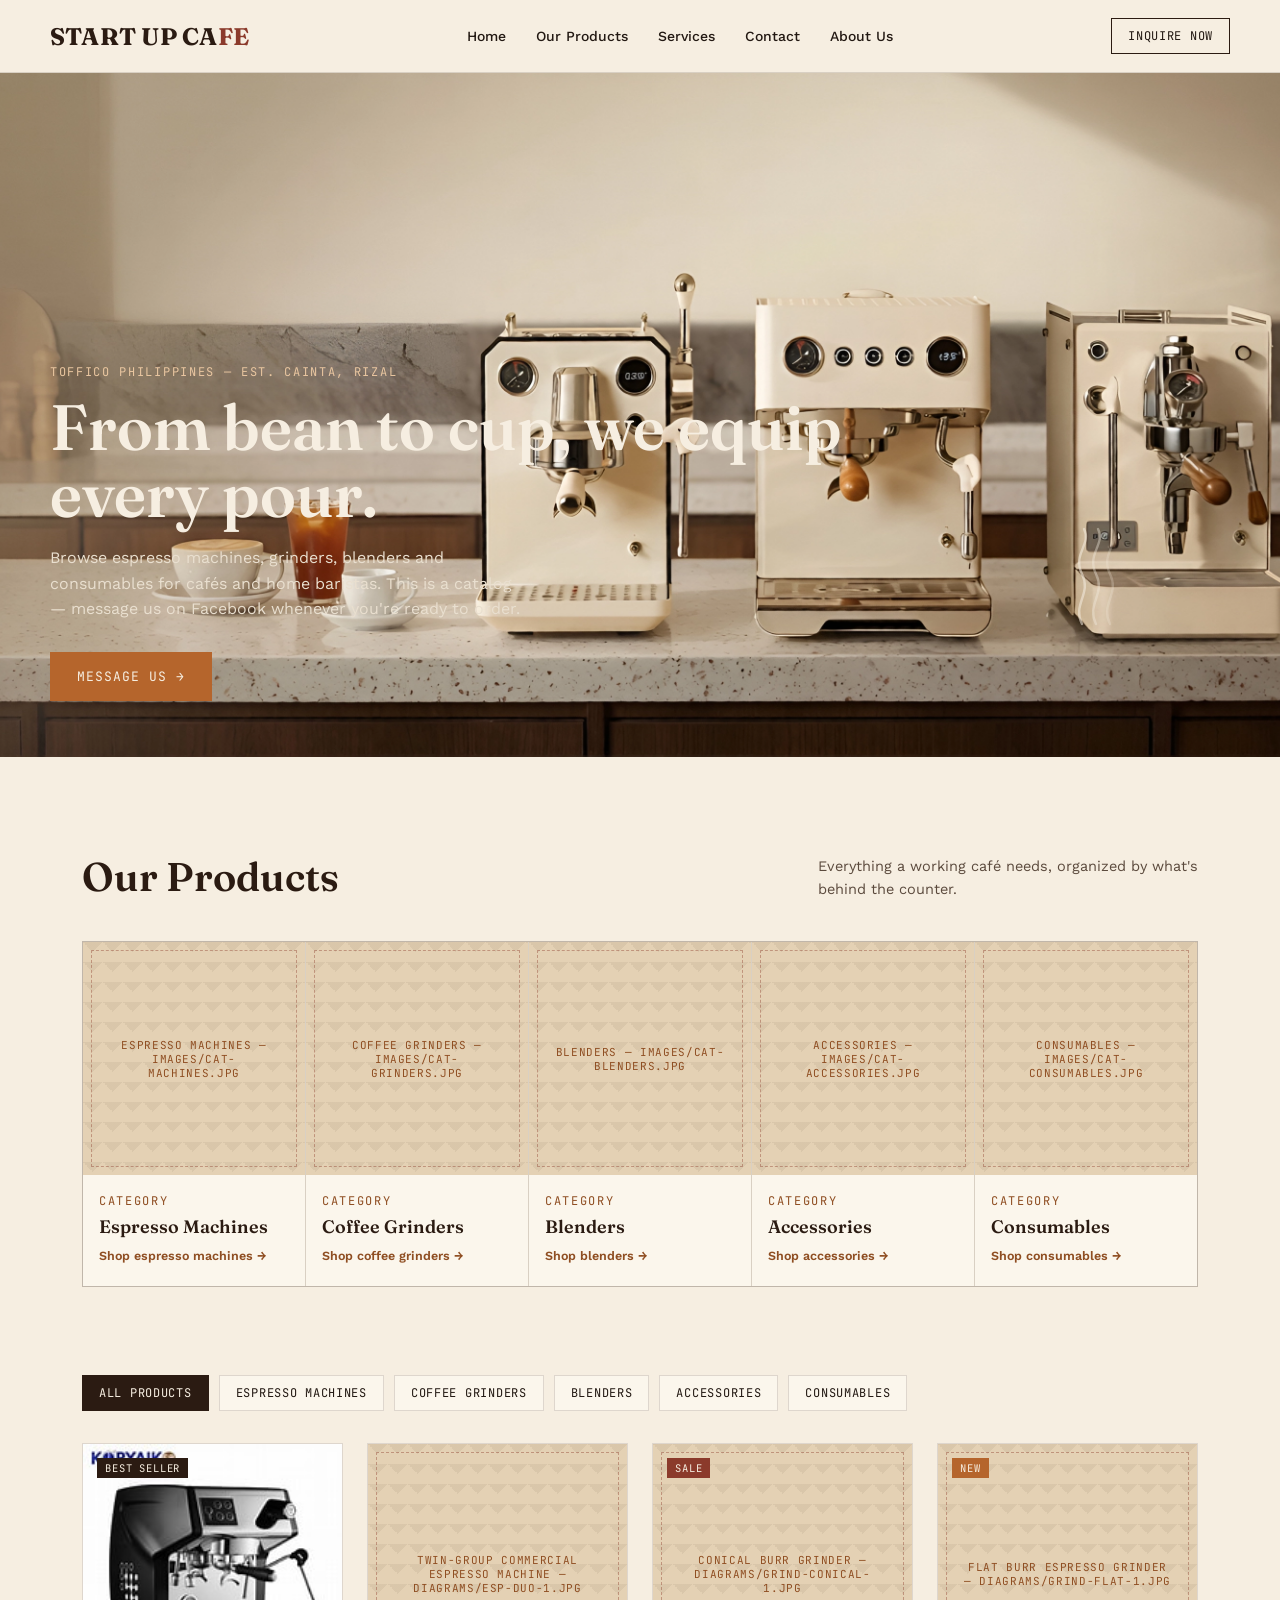
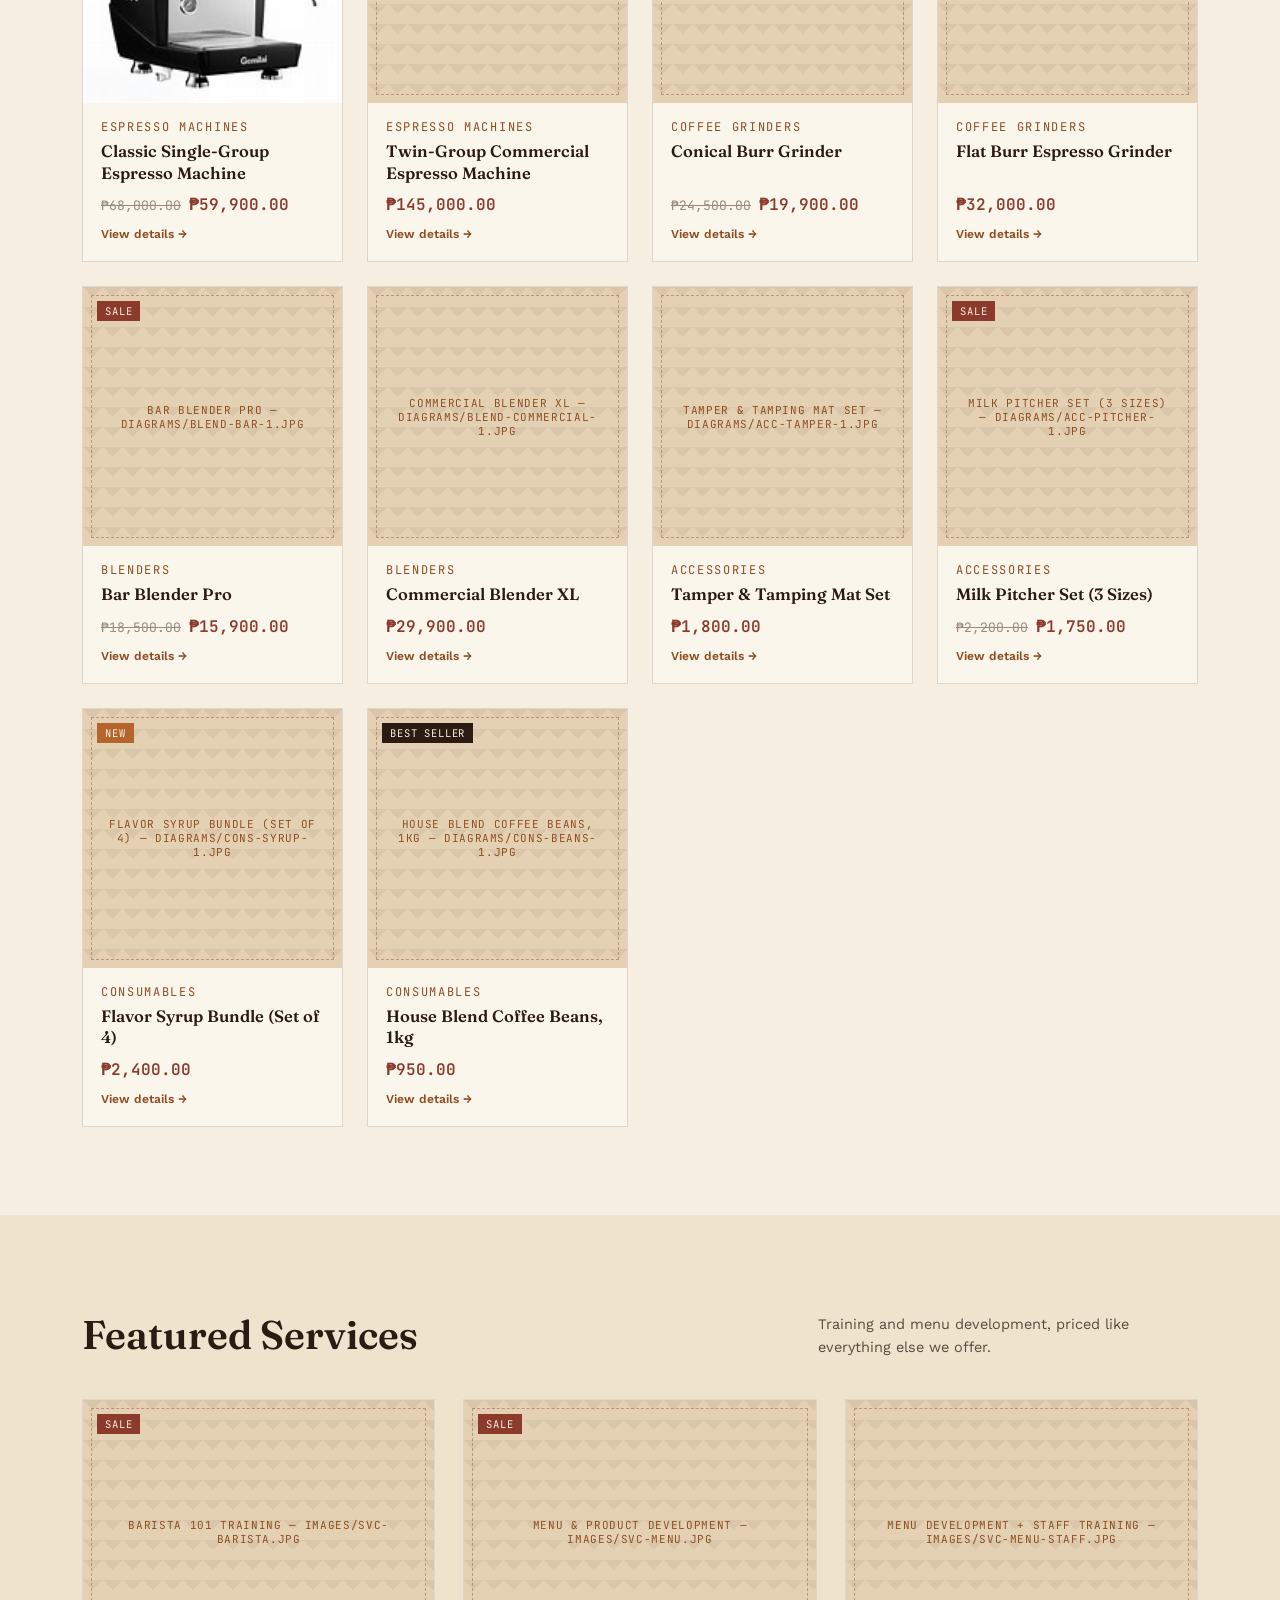
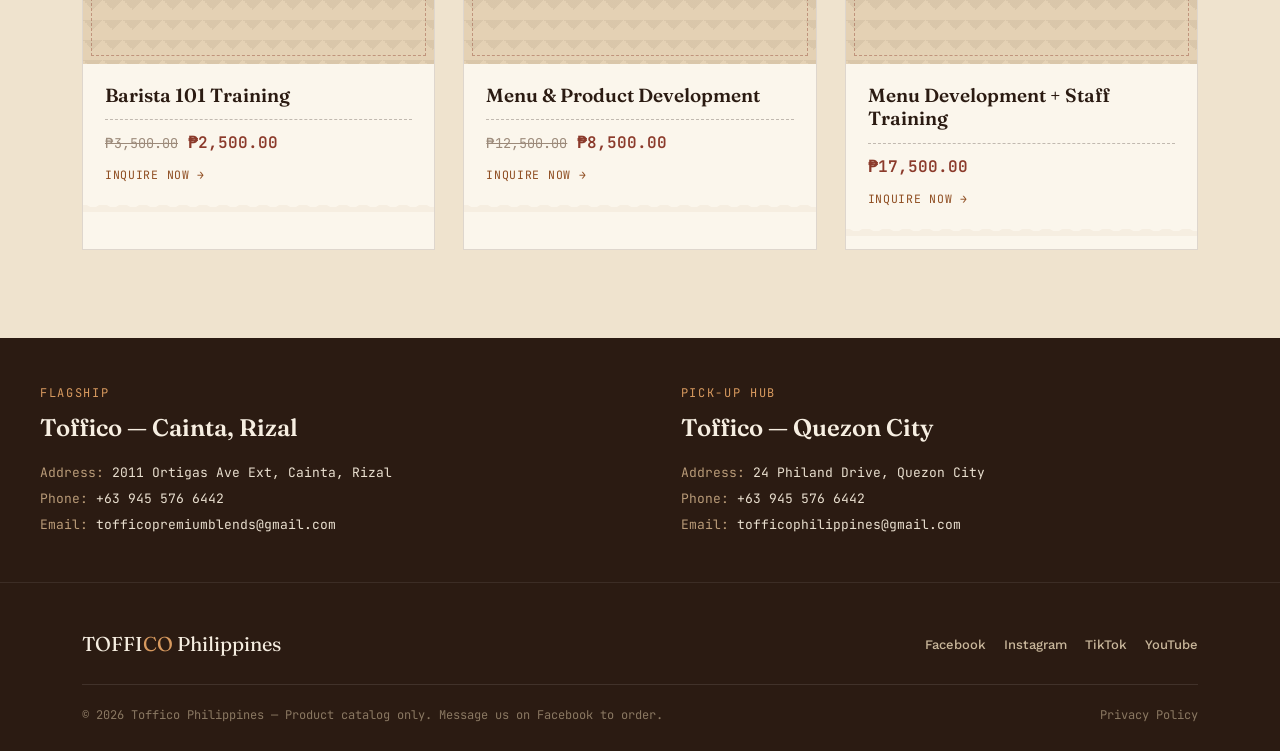
==== commit b1c3bd2e: "INITIAL CHANGES" ====
--- a/index.html
+++ b/index.html
@@ -13,7 +13,7 @@
 
 <header class="site">
   <div class="wrap nav-row">
-    <a href="index.html" class="logo">TOFFI<span>CO</span></a>
+    <a href="index.html" class="logo">START UP CA<span>FE</span></a>
 
     <nav class="primary" id="primaryNav">
       <a href="index.html">Home</a>
